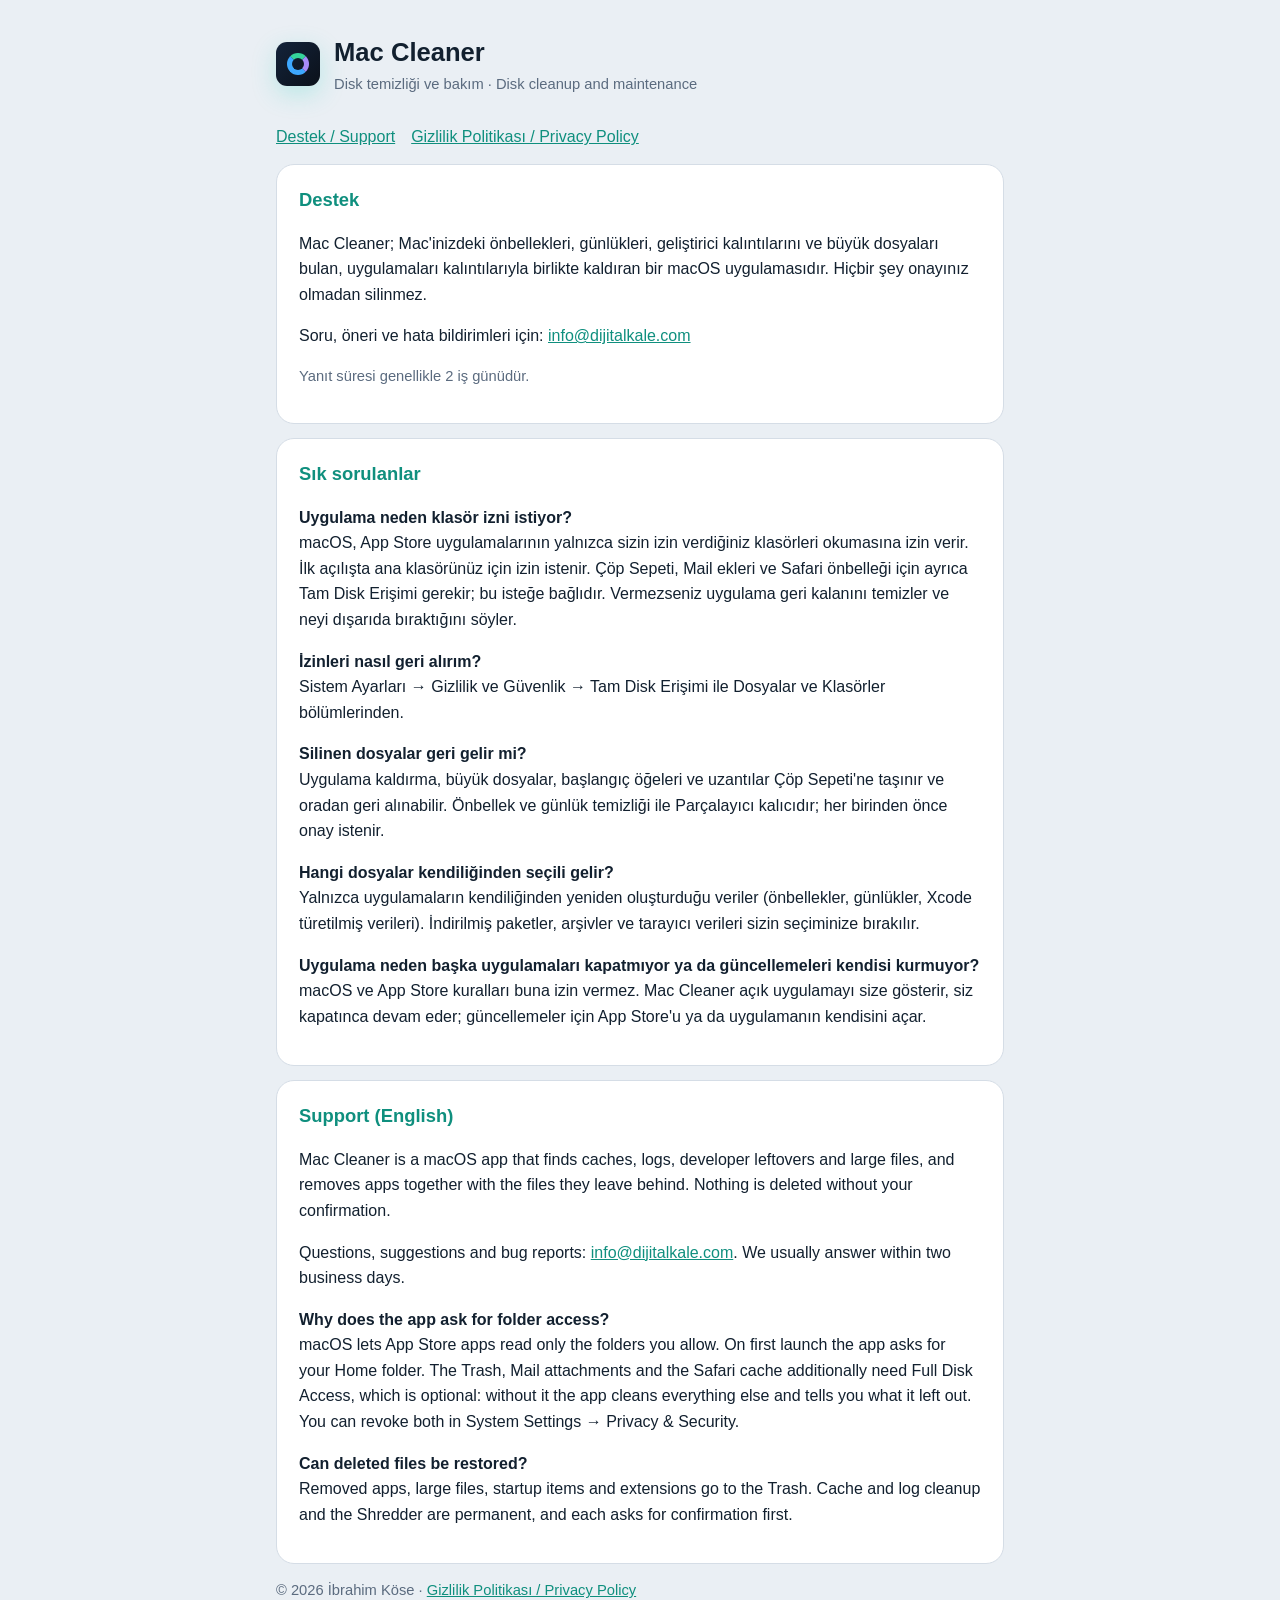
==== index.html @ 68f70c66 "Mac Cleaner support and privacy pages Co-Authored-By: Claude Fable 5.1 <noreply@anthropic.com>" ====
<!doctype html><html lang="tr"><head><meta charset="utf-8"><meta name="viewport" content="width=device-width,initial-scale=1">
<title>Mac Cleaner — Destek</title><link rel="stylesheet" href="stil.css"></head><body><main>
<header><div class="logo"><span></span></div><div><h1>Mac Cleaner</h1><div class="soluk">Disk temizliği ve bakım · Disk cleanup and maintenance</div></div></header>
<nav><a href="./">Destek / Support</a><a href="gizlilik.html">Gizlilik Politikası / Privacy Policy</a></nav>
<div class="kart"><h2 style="margin-top:0">Destek</h2>
<p>Mac Cleaner; Mac'inizdeki önbellekleri, günlükleri, geliştirici kalıntılarını ve büyük dosyaları bulan, uygulamaları kalıntılarıyla birlikte kaldıran bir macOS uygulamasıdır. Hiçbir şey onayınız olmadan silinmez.</p>
<p>Soru, öneri ve hata bildirimleri için: <a href="mailto:info@dijitalkale.com">info@dijitalkale.com</a></p>
<p class="soluk">Yanıt süresi genellikle 2 iş günüdür.</p></div>
<div class="kart"><h2 style="margin-top:0">Sık sorulanlar</h2>
<p><strong>Uygulama neden klasör izni istiyor?</strong><br>macOS, App Store uygulamalarının yalnızca sizin izin verdiğiniz klasörleri okumasına izin verir. İlk açılışta ana klasörünüz için izin istenir. Çöp Sepeti, Mail ekleri ve Safari önbelleği için ayrıca Tam Disk Erişimi gerekir; bu isteğe bağlıdır. Vermezseniz uygulama geri kalanını temizler ve neyi dışarıda bıraktığını söyler.</p>
<p><strong>İzinleri nasıl geri alırım?</strong><br>Sistem Ayarları → Gizlilik ve Güvenlik → Tam Disk Erişimi ile Dosyalar ve Klasörler bölümlerinden.</p>
<p><strong>Silinen dosyalar geri gelir mi?</strong><br>Uygulama kaldırma, büyük dosyalar, başlangıç öğeleri ve uzantılar Çöp Sepeti'ne taşınır ve oradan geri alınabilir. Önbellek ve günlük temizliği ile Parçalayıcı kalıcıdır; her birinden önce onay istenir.</p>
<p><strong>Hangi dosyalar kendiliğinden seçili gelir?</strong><br>Yalnızca uygulamaların kendiliğinden yeniden oluşturduğu veriler (önbellekler, günlükler, Xcode türetilmiş verileri). İndirilmiş paketler, arşivler ve tarayıcı verileri sizin seçiminize bırakılır.</p>
<p><strong>Uygulama neden başka uygulamaları kapatmıyor ya da güncellemeleri kendisi kurmuyor?</strong><br>macOS ve App Store kuralları buna izin vermez. Mac Cleaner açık uygulamayı size gösterir, siz kapatınca devam eder; güncellemeler için App Store'u ya da uygulamanın kendisini açar.</p></div>
<div class="kart" lang="en"><h2 style="margin-top:0">Support (English)</h2>
<p>Mac Cleaner is a macOS app that finds caches, logs, developer leftovers and large files, and removes apps together with the files they leave behind. Nothing is deleted without your confirmation.</p>
<p>Questions, suggestions and bug reports: <a href="mailto:info@dijitalkale.com">info@dijitalkale.com</a>. We usually answer within two business days.</p>
<p><strong>Why does the app ask for folder access?</strong><br>macOS lets App Store apps read only the folders you allow. On first launch the app asks for your Home folder. The Trash, Mail attachments and the Safari cache additionally need Full Disk Access, which is optional: without it the app cleans everything else and tells you what it left out. You can revoke both in System Settings → Privacy &amp; Security.</p>
<p><strong>Can deleted files be restored?</strong><br>Removed apps, large files, startup items and extensions go to the Trash. Cache and log cleanup and the Shredder are permanent, and each asks for confirmation first.</p></div>
<p class="soluk">© 2026 İbrahim Köse · <a href="gizlilik.html">Gizlilik Politikası / Privacy Policy</a></p>
</main></body></html>
---- stil.css ----
:root{--zemin:#0B111A;--kart:#131E2E;--kenar:#22334A;--metin:#E8EEF5;--soluk:#93A3B8;--vurgu:#35C2AF}
@media (prefers-color-scheme: light){:root{--zemin:#EAEFF4;--kart:#FFFFFF;--kenar:#D5DDE6;--metin:#12202F;--soluk:#5B6B7F;--vurgu:#0F8F7E}}
*{box-sizing:border-box}body{margin:0;background:var(--zemin);color:var(--metin);font:16px/1.6 -apple-system,BlinkMacSystemFont,"Segoe UI",Roboto,sans-serif}
main{max-width:760px;margin:0 auto;padding:32px 16px 64px}
header{display:flex;align-items:center;gap:14px;margin-bottom:28px}
header .logo{width:44px;height:44px;border-radius:11px;background:linear-gradient(135deg,#13233A,#0B111A);display:grid;place-items:center;box-shadow:0 8px 24px rgba(45,212,191,.25)}
header .logo span{width:22px;height:22px;border-radius:50%;border:5px solid #3DA8FF;border-top-color:#35D49A;border-right-color:#A78BFA;display:block}
h1{font-size:1.6rem;margin:0}h2{font-size:1.15rem;margin:28px 0 8px;color:var(--vurgu)}
.kart{background:var(--kart);border:1px solid var(--kenar);border-radius:18px;padding:20px 22px;margin:14px 0}
a{color:var(--vurgu)}.soluk{color:var(--soluk);font-size:.92rem}ul{padding-left:20px}li{margin:4px 0}
nav a{margin-right:16px}
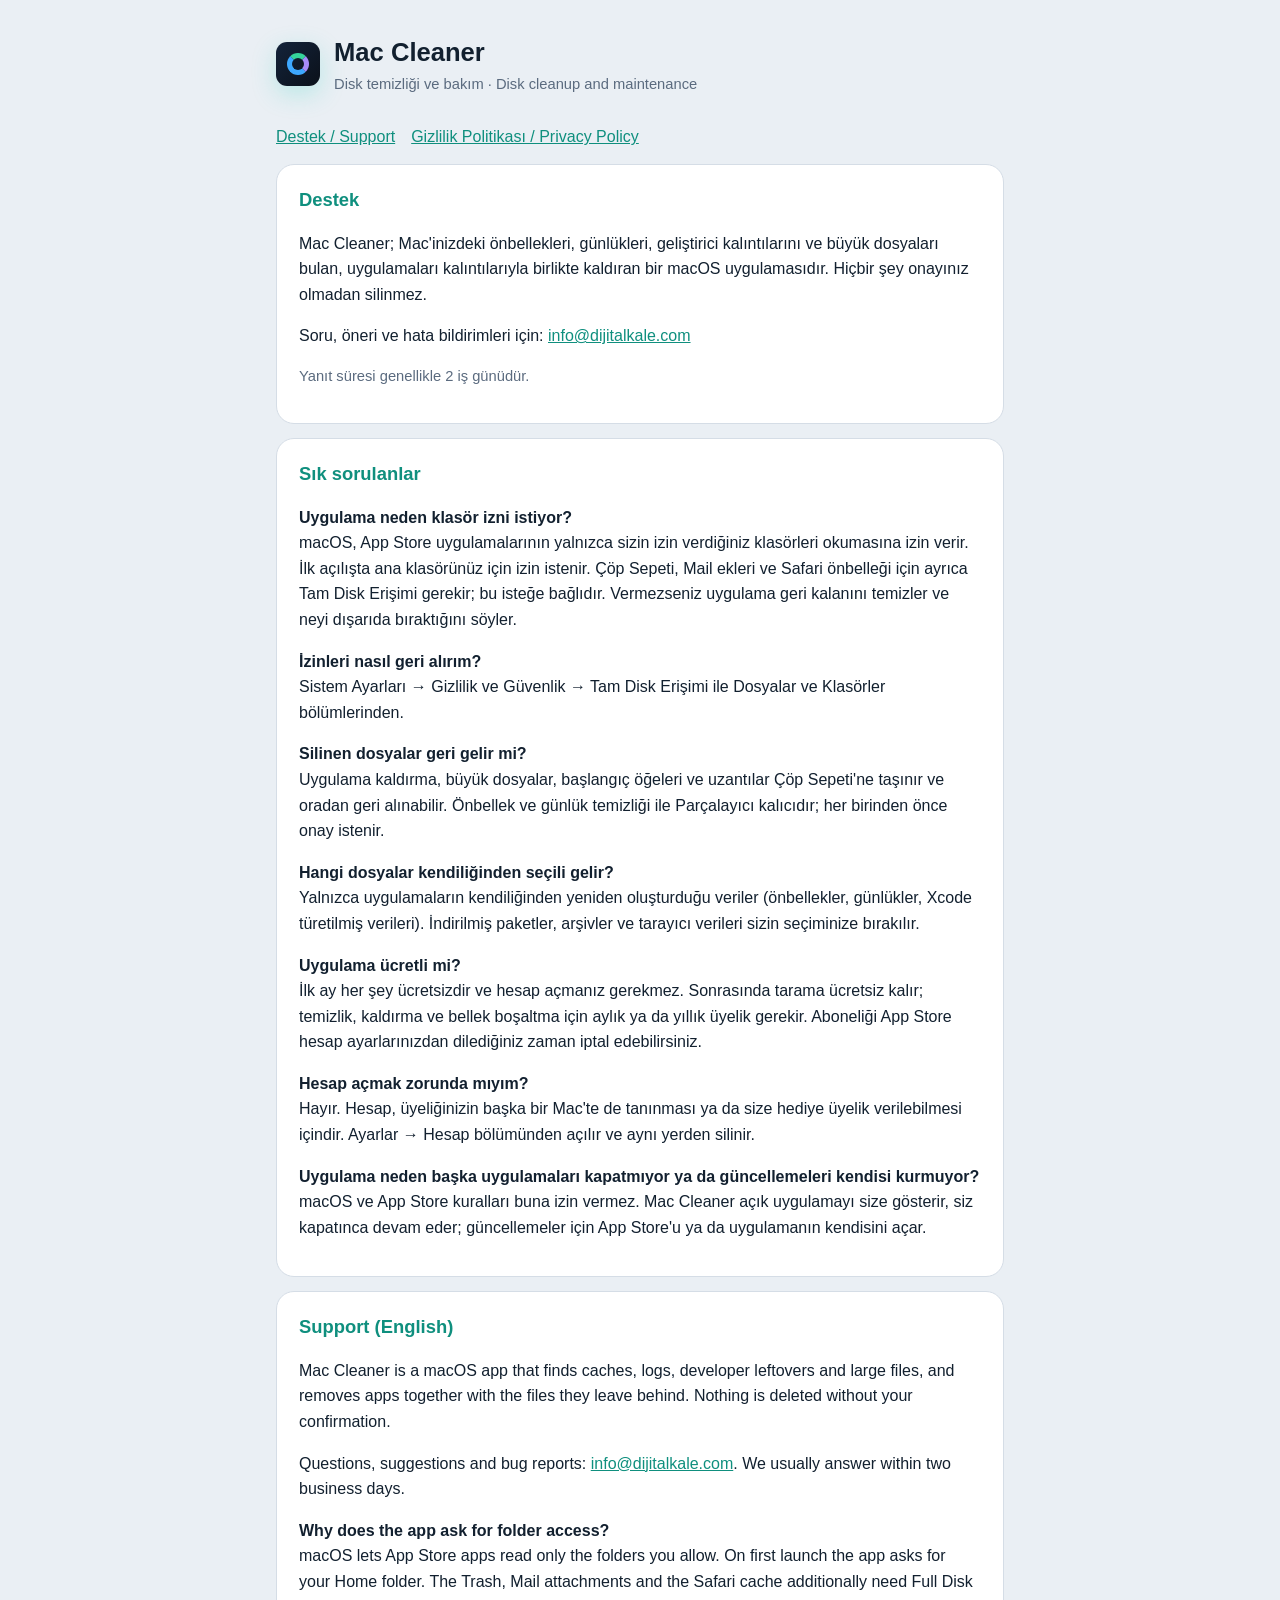
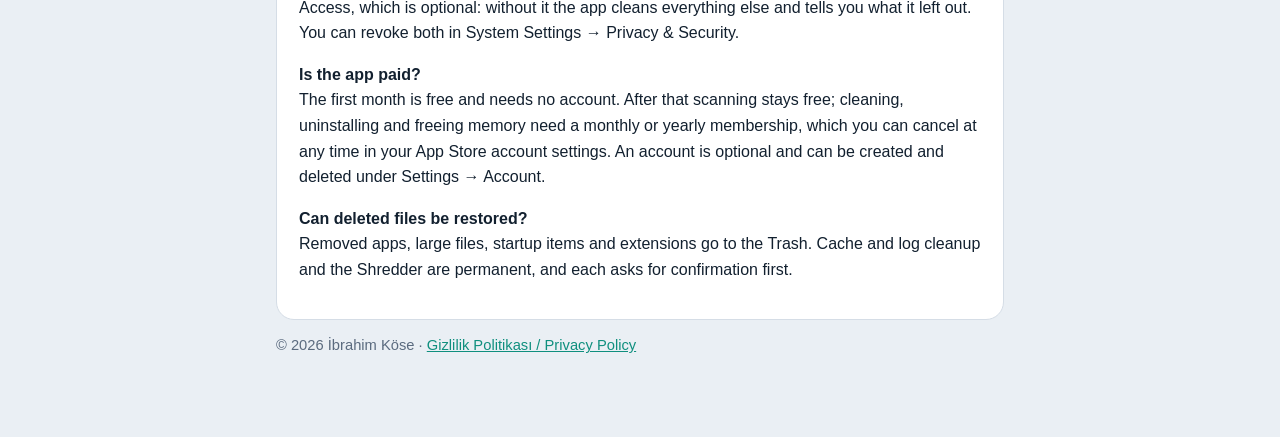
==== commit 26303149: "Account pages (email confirmation, new password), membership and account in the privacy policy Co-Au" ====
--- a/index.html
+++ b/index.html
@@ -11,11 +11,14 @@
 <p><strong>İzinleri nasıl geri alırım?</strong><br>Sistem Ayarları → Gizlilik ve Güvenlik → Tam Disk Erişimi ile Dosyalar ve Klasörler bölümlerinden.</p>
 <p><strong>Silinen dosyalar geri gelir mi?</strong><br>Uygulama kaldırma, büyük dosyalar, başlangıç öğeleri ve uzantılar Çöp Sepeti'ne taşınır ve oradan geri alınabilir. Önbellek ve günlük temizliği ile Parçalayıcı kalıcıdır; her birinden önce onay istenir.</p>
 <p><strong>Hangi dosyalar kendiliğinden seçili gelir?</strong><br>Yalnızca uygulamaların kendiliğinden yeniden oluşturduğu veriler (önbellekler, günlükler, Xcode türetilmiş verileri). İndirilmiş paketler, arşivler ve tarayıcı verileri sizin seçiminize bırakılır.</p>
+<p><strong>Uygulama ücretli mi?</strong><br>İlk ay her şey ücretsizdir ve hesap açmanız gerekmez. Sonrasında tarama ücretsiz kalır; temizlik, kaldırma ve bellek boşaltma için aylık ya da yıllık üyelik gerekir. Aboneliği App Store hesap ayarlarınızdan dilediğiniz zaman iptal edebilirsiniz.</p>
+<p><strong>Hesap açmak zorunda mıyım?</strong><br>Hayır. Hesap, üyeliğinizin başka bir Mac'te de tanınması ya da size hediye üyelik verilebilmesi içindir. Ayarlar → Hesap bölümünden açılır ve aynı yerden silinir.</p>
 <p><strong>Uygulama neden başka uygulamaları kapatmıyor ya da güncellemeleri kendisi kurmuyor?</strong><br>macOS ve App Store kuralları buna izin vermez. Mac Cleaner açık uygulamayı size gösterir, siz kapatınca devam eder; güncellemeler için App Store'u ya da uygulamanın kendisini açar.</p></div>
 <div class="kart" lang="en"><h2 style="margin-top:0">Support (English)</h2>
 <p>Mac Cleaner is a macOS app that finds caches, logs, developer leftovers and large files, and removes apps together with the files they leave behind. Nothing is deleted without your confirmation.</p>
 <p>Questions, suggestions and bug reports: <a href="mailto:info@dijitalkale.com">info@dijitalkale.com</a>. We usually answer within two business days.</p>
 <p><strong>Why does the app ask for folder access?</strong><br>macOS lets App Store apps read only the folders you allow. On first launch the app asks for your Home folder. The Trash, Mail attachments and the Safari cache additionally need Full Disk Access, which is optional: without it the app cleans everything else and tells you what it left out. You can revoke both in System Settings → Privacy &amp; Security.</p>
+<p><strong>Is the app paid?</strong><br>The first month is free and needs no account. After that scanning stays free; cleaning, uninstalling and freeing memory need a monthly or yearly membership, which you can cancel at any time in your App Store account settings. An account is optional and can be created and deleted under Settings → Account.</p>
 <p><strong>Can deleted files be restored?</strong><br>Removed apps, large files, startup items and extensions go to the Trash. Cache and log cleanup and the Shredder are permanent, and each asks for confirmation first.</p></div>
 <p class="soluk">© 2026 İbrahim Köse · <a href="gizlilik.html">Gizlilik Politikası / Privacy Policy</a></p>
 </main></body></html>
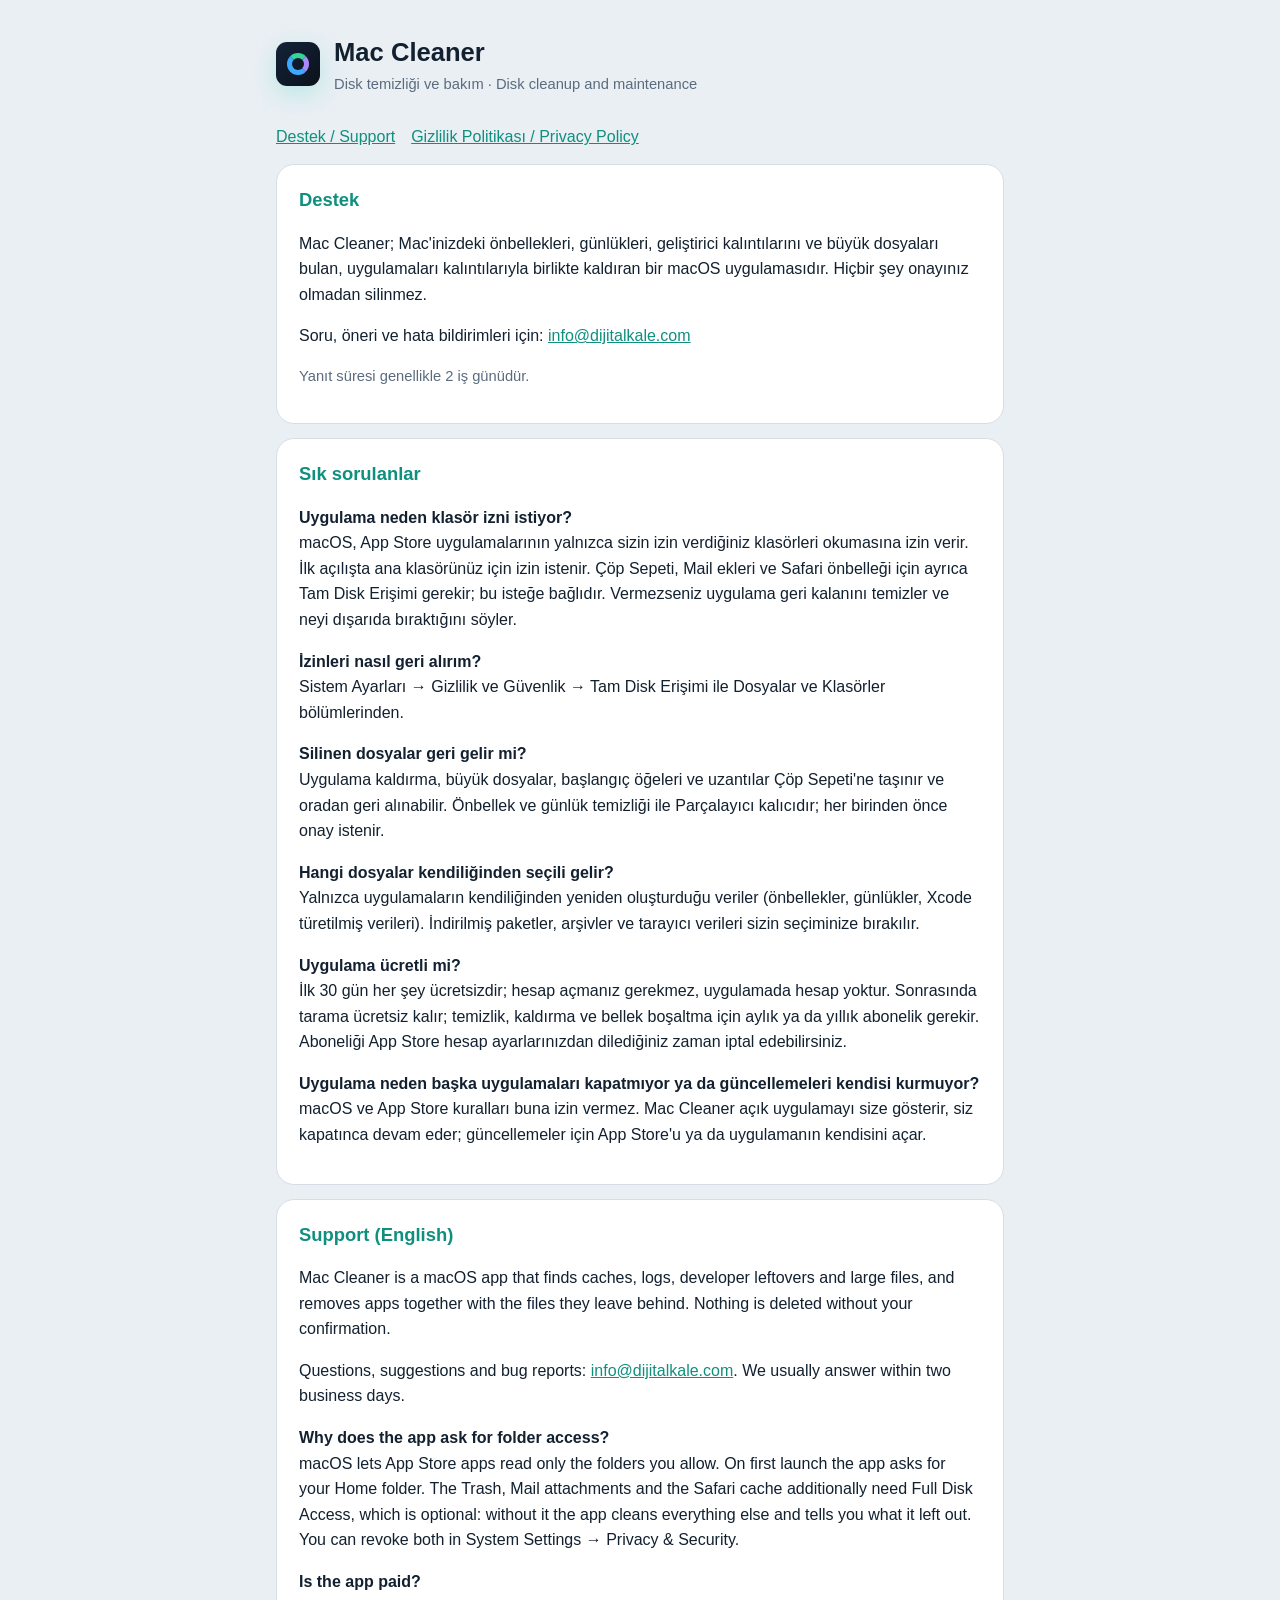
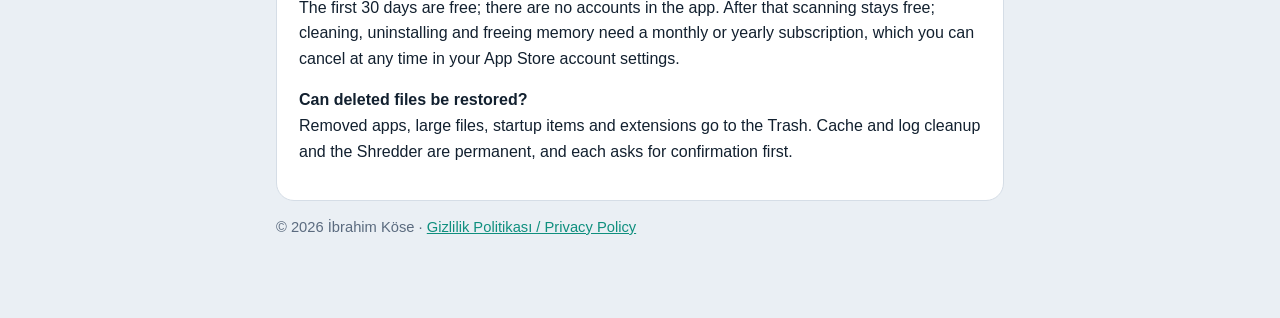
==== commit 5f659468: "No accounts: remove the confirmation and password pages, say so in the privacy policy Co-Authored-By" ====
--- a/index.html
+++ b/index.html
@@ -11,14 +11,13 @@
 <p><strong>İzinleri nasıl geri alırım?</strong><br>Sistem Ayarları → Gizlilik ve Güvenlik → Tam Disk Erişimi ile Dosyalar ve Klasörler bölümlerinden.</p>
 <p><strong>Silinen dosyalar geri gelir mi?</strong><br>Uygulama kaldırma, büyük dosyalar, başlangıç öğeleri ve uzantılar Çöp Sepeti'ne taşınır ve oradan geri alınabilir. Önbellek ve günlük temizliği ile Parçalayıcı kalıcıdır; her birinden önce onay istenir.</p>
 <p><strong>Hangi dosyalar kendiliğinden seçili gelir?</strong><br>Yalnızca uygulamaların kendiliğinden yeniden oluşturduğu veriler (önbellekler, günlükler, Xcode türetilmiş verileri). İndirilmiş paketler, arşivler ve tarayıcı verileri sizin seçiminize bırakılır.</p>
-<p><strong>Uygulama ücretli mi?</strong><br>İlk ay her şey ücretsizdir ve hesap açmanız gerekmez. Sonrasında tarama ücretsiz kalır; temizlik, kaldırma ve bellek boşaltma için aylık ya da yıllık üyelik gerekir. Aboneliği App Store hesap ayarlarınızdan dilediğiniz zaman iptal edebilirsiniz.</p>
-<p><strong>Hesap açmak zorunda mıyım?</strong><br>Hayır. Hesap, üyeliğinizin başka bir Mac'te de tanınması ya da size hediye üyelik verilebilmesi içindir. Ayarlar → Hesap bölümünden açılır ve aynı yerden silinir.</p>
+<p><strong>Uygulama ücretli mi?</strong><br>İlk 30 gün her şey ücretsizdir; hesap açmanız gerekmez, uygulamada hesap yoktur. Sonrasında tarama ücretsiz kalır; temizlik, kaldırma ve bellek boşaltma için aylık ya da yıllık abonelik gerekir. Aboneliği App Store hesap ayarlarınızdan dilediğiniz zaman iptal edebilirsiniz.</p>
 <p><strong>Uygulama neden başka uygulamaları kapatmıyor ya da güncellemeleri kendisi kurmuyor?</strong><br>macOS ve App Store kuralları buna izin vermez. Mac Cleaner açık uygulamayı size gösterir, siz kapatınca devam eder; güncellemeler için App Store'u ya da uygulamanın kendisini açar.</p></div>
 <div class="kart" lang="en"><h2 style="margin-top:0">Support (English)</h2>
 <p>Mac Cleaner is a macOS app that finds caches, logs, developer leftovers and large files, and removes apps together with the files they leave behind. Nothing is deleted without your confirmation.</p>
 <p>Questions, suggestions and bug reports: <a href="mailto:info@dijitalkale.com">info@dijitalkale.com</a>. We usually answer within two business days.</p>
 <p><strong>Why does the app ask for folder access?</strong><br>macOS lets App Store apps read only the folders you allow. On first launch the app asks for your Home folder. The Trash, Mail attachments and the Safari cache additionally need Full Disk Access, which is optional: without it the app cleans everything else and tells you what it left out. You can revoke both in System Settings → Privacy &amp; Security.</p>
-<p><strong>Is the app paid?</strong><br>The first month is free and needs no account. After that scanning stays free; cleaning, uninstalling and freeing memory need a monthly or yearly membership, which you can cancel at any time in your App Store account settings. An account is optional and can be created and deleted under Settings → Account.</p>
+<p><strong>Is the app paid?</strong><br>The first 30 days are free; there are no accounts in the app. After that scanning stays free; cleaning, uninstalling and freeing memory need a monthly or yearly subscription, which you can cancel at any time in your App Store account settings.</p>
 <p><strong>Can deleted files be restored?</strong><br>Removed apps, large files, startup items and extensions go to the Trash. Cache and log cleanup and the Shredder are permanent, and each asks for confirmation first.</p></div>
 <p class="soluk">© 2026 İbrahim Köse · <a href="gizlilik.html">Gizlilik Politikası / Privacy Policy</a></p>
 </main></body></html>
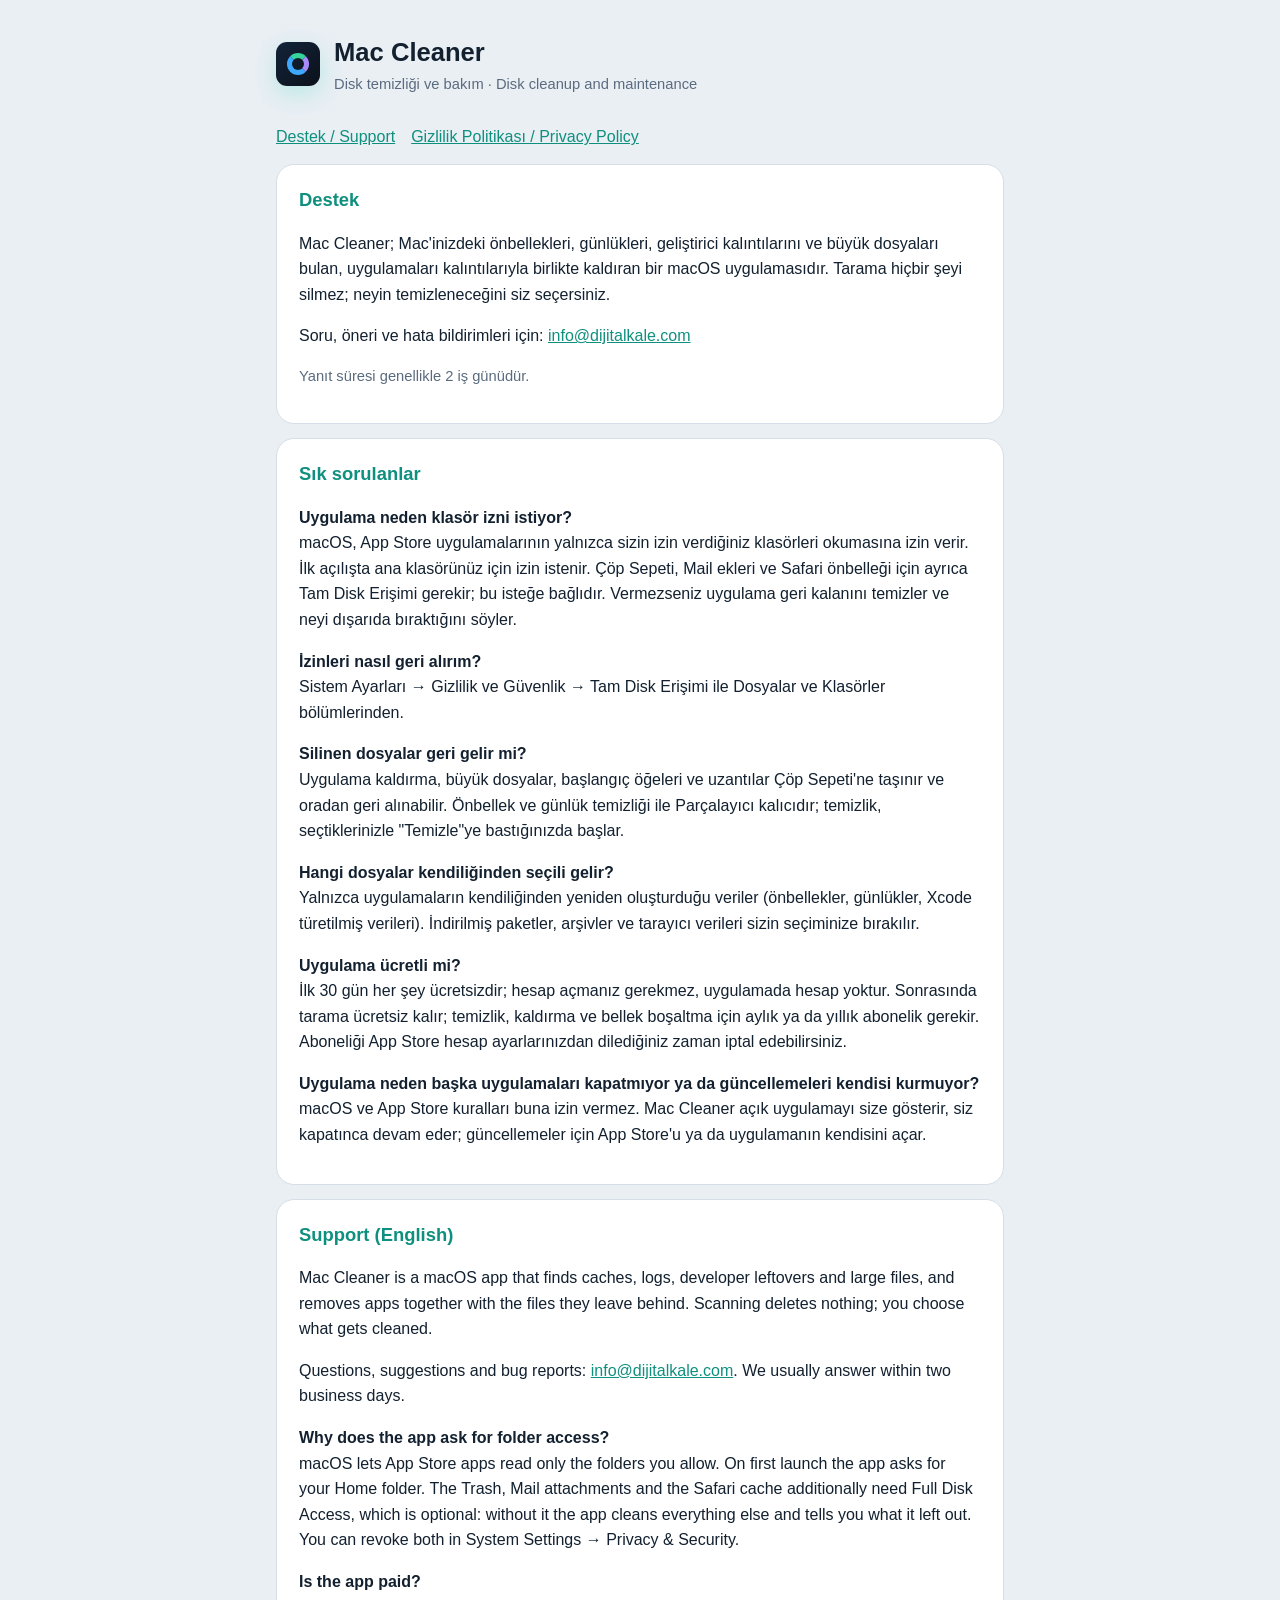
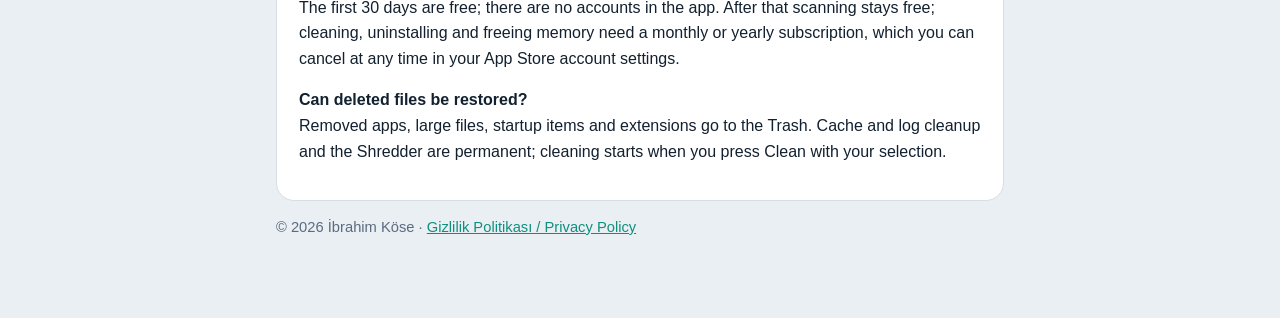
==== commit 286296cf: "Describe cleaning as it now works: pressing Clean starts it Co-Authored-By: Claude Fable 5.1 <norepl" ====
--- a/index.html
+++ b/index.html
@@ -3,21 +3,21 @@
 <header><div class="logo"><span></span></div><div><h1>Mac Cleaner</h1><div class="soluk">Disk temizliği ve bakım · Disk cleanup and maintenance</div></div></header>
 <nav><a href="./">Destek / Support</a><a href="gizlilik.html">Gizlilik Politikası / Privacy Policy</a></nav>
 <div class="kart"><h2 style="margin-top:0">Destek</h2>
-<p>Mac Cleaner; Mac'inizdeki önbellekleri, günlükleri, geliştirici kalıntılarını ve büyük dosyaları bulan, uygulamaları kalıntılarıyla birlikte kaldıran bir macOS uygulamasıdır. Hiçbir şey onayınız olmadan silinmez.</p>
+<p>Mac Cleaner; Mac'inizdeki önbellekleri, günlükleri, geliştirici kalıntılarını ve büyük dosyaları bulan, uygulamaları kalıntılarıyla birlikte kaldıran bir macOS uygulamasıdır. Tarama hiçbir şeyi silmez; neyin temizleneceğini siz seçersiniz.</p>
 <p>Soru, öneri ve hata bildirimleri için: <a href="mailto:info@dijitalkale.com">info@dijitalkale.com</a></p>
 <p class="soluk">Yanıt süresi genellikle 2 iş günüdür.</p></div>
 <div class="kart"><h2 style="margin-top:0">Sık sorulanlar</h2>
 <p><strong>Uygulama neden klasör izni istiyor?</strong><br>macOS, App Store uygulamalarının yalnızca sizin izin verdiğiniz klasörleri okumasına izin verir. İlk açılışta ana klasörünüz için izin istenir. Çöp Sepeti, Mail ekleri ve Safari önbelleği için ayrıca Tam Disk Erişimi gerekir; bu isteğe bağlıdır. Vermezseniz uygulama geri kalanını temizler ve neyi dışarıda bıraktığını söyler.</p>
 <p><strong>İzinleri nasıl geri alırım?</strong><br>Sistem Ayarları → Gizlilik ve Güvenlik → Tam Disk Erişimi ile Dosyalar ve Klasörler bölümlerinden.</p>
-<p><strong>Silinen dosyalar geri gelir mi?</strong><br>Uygulama kaldırma, büyük dosyalar, başlangıç öğeleri ve uzantılar Çöp Sepeti'ne taşınır ve oradan geri alınabilir. Önbellek ve günlük temizliği ile Parçalayıcı kalıcıdır; her birinden önce onay istenir.</p>
+<p><strong>Silinen dosyalar geri gelir mi?</strong><br>Uygulama kaldırma, büyük dosyalar, başlangıç öğeleri ve uzantılar Çöp Sepeti'ne taşınır ve oradan geri alınabilir. Önbellek ve günlük temizliği ile Parçalayıcı kalıcıdır; temizlik, seçtiklerinizle "Temizle"ye bastığınızda başlar.</p>
 <p><strong>Hangi dosyalar kendiliğinden seçili gelir?</strong><br>Yalnızca uygulamaların kendiliğinden yeniden oluşturduğu veriler (önbellekler, günlükler, Xcode türetilmiş verileri). İndirilmiş paketler, arşivler ve tarayıcı verileri sizin seçiminize bırakılır.</p>
 <p><strong>Uygulama ücretli mi?</strong><br>İlk 30 gün her şey ücretsizdir; hesap açmanız gerekmez, uygulamada hesap yoktur. Sonrasında tarama ücretsiz kalır; temizlik, kaldırma ve bellek boşaltma için aylık ya da yıllık abonelik gerekir. Aboneliği App Store hesap ayarlarınızdan dilediğiniz zaman iptal edebilirsiniz.</p>
 <p><strong>Uygulama neden başka uygulamaları kapatmıyor ya da güncellemeleri kendisi kurmuyor?</strong><br>macOS ve App Store kuralları buna izin vermez. Mac Cleaner açık uygulamayı size gösterir, siz kapatınca devam eder; güncellemeler için App Store'u ya da uygulamanın kendisini açar.</p></div>
 <div class="kart" lang="en"><h2 style="margin-top:0">Support (English)</h2>
-<p>Mac Cleaner is a macOS app that finds caches, logs, developer leftovers and large files, and removes apps together with the files they leave behind. Nothing is deleted without your confirmation.</p>
+<p>Mac Cleaner is a macOS app that finds caches, logs, developer leftovers and large files, and removes apps together with the files they leave behind. Scanning deletes nothing; you choose what gets cleaned.</p>
 <p>Questions, suggestions and bug reports: <a href="mailto:info@dijitalkale.com">info@dijitalkale.com</a>. We usually answer within two business days.</p>
 <p><strong>Why does the app ask for folder access?</strong><br>macOS lets App Store apps read only the folders you allow. On first launch the app asks for your Home folder. The Trash, Mail attachments and the Safari cache additionally need Full Disk Access, which is optional: without it the app cleans everything else and tells you what it left out. You can revoke both in System Settings → Privacy &amp; Security.</p>
 <p><strong>Is the app paid?</strong><br>The first 30 days are free; there are no accounts in the app. After that scanning stays free; cleaning, uninstalling and freeing memory need a monthly or yearly subscription, which you can cancel at any time in your App Store account settings.</p>
-<p><strong>Can deleted files be restored?</strong><br>Removed apps, large files, startup items and extensions go to the Trash. Cache and log cleanup and the Shredder are permanent, and each asks for confirmation first.</p></div>
+<p><strong>Can deleted files be restored?</strong><br>Removed apps, large files, startup items and extensions go to the Trash. Cache and log cleanup and the Shredder are permanent; cleaning starts when you press Clean with your selection.</p></div>
 <p class="soluk">© 2026 İbrahim Köse · <a href="gizlilik.html">Gizlilik Politikası / Privacy Policy</a></p>
 </main></body></html>
